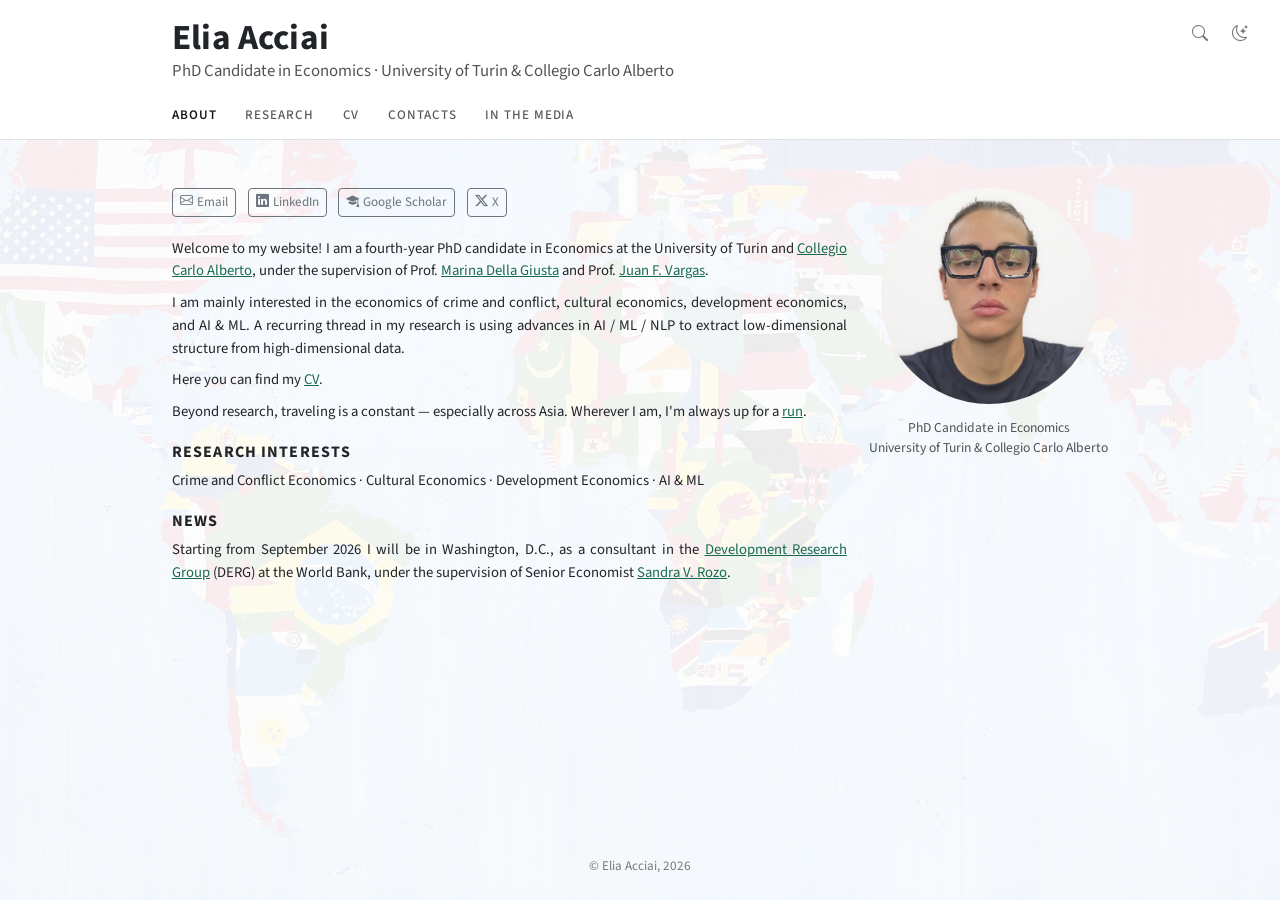
==== index.html @ bfacc348 "Rephrase the opening paragraphs of the About page" ====
<!DOCTYPE html>
<html lang="en">
<head>
  <meta charset="UTF-8">
  <meta name="viewport" content="width=device-width, initial-scale=1.0">
  <title>Elia Acciai</title>
  <meta name="description" content="Elia Acciai — PhD Candidate in Economics at University of Turin and Collegio Carlo Alberto. Research on economics of crime, cultural economics, and development economics.">
  <meta name="keywords" content="Elia Acciai, economist, PhD candidate, University of Turin, Collegio Carlo Alberto, economics of crime, cultural economics, development economics, applied microeconomics, causal inference">
  <meta name="author" content="Elia Acciai">
  <meta name="robots" content="index, follow">
  <meta name="google-site-verification" content="c23Zju0K7euAoUdUdDPk6ya0Vfl7xEP0shVHKVcMVyk" />
  <link rel="canonical" href="https://eacciai.github.io/">
  <meta property="og:title" content="Elia Acciai">
  <meta property="og:description" content="Elia Acciai — PhD Candidate in Economics at University of Turin and Collegio Carlo Alberto. Research on economics of crime, cultural economics, and development economics.">
  <meta property="og:url" content="https://eacciai.github.io/">
  <meta property="og:type" content="website">
  <meta property="og:image" content="https://eacciai.github.io/images/EliaAcciai.jpg">
  <meta name="twitter:card" content="summary">
  <meta name="twitter:title" content="Elia Acciai">
  <meta name="twitter:description" content="Elia Acciai — PhD Candidate in Economics at University of Turin and Collegio Carlo Alberto. Research on economics of crime, cultural economics, and development economics.">
  <meta name="twitter:image" content="https://eacciai.github.io/images/EliaAcciai.jpg">
  <script type="application/ld+json">
  {
    "@context": "https://schema.org",
    "@type": "Person",
    "name": "Elia Acciai",
    "givenName": "Elia",
    "familyName": "Acciai",
    "url": "https://eacciai.github.io",
    "image": "https://eacciai.github.io/images/Picture_EliaAcciai_white_bg.jpg",
    "jobTitle": "PhD Candidate in Economics",
    "worksFor": {
      "@type": "Organization",
      "name": "University of Turin"
    },
    "affiliation": [
      {
        "@type": "Organization",
        "name": "Collegio Carlo Alberto",
        "url": "https://www.carloalberto.org/"
      },
      {
        "@type": "Organization",
        "name": "University of Turin",
        "url": "https://www.unito.it/"
      }
    ],
    "alumniOf": [
      {
        "@type": "CollegeOrUniversity",
        "name": "Catholic University of the Sacred Heart, Milan"
      },
      {
        "@type": "CollegeOrUniversity",
        "name": "University of Florence"
      }
    ],
    "knowsAbout": ["Economics of Crime", "Cultural Economics", "Development Economics", "Causal Inference", "Applied Microeconomics"],
    "sameAs": [
      "https://www.linkedin.com/in/elia-acciai-7080b6162/",
      "https://scholar.google.com/citations?user=_bDgG68AAAAJ",
      "https://x.com/elia_acciai",
      "https://github.com/eacciai",
      "https://www.phdpareto.carloalberto.org/elia-acciai/",
      "https://lavoce.info/archives/author/elia-acciai/",
      "https://docs.iza.org/dp16282.pdf"
    ]
  }
  </script>
  <link rel="preconnect" href="https://fonts.googleapis.com">
  <link rel="preconnect" href="https://fonts.gstatic.com" crossorigin>
  <link href="https://fonts.googleapis.com/css2?family=Source+Sans+3:ital,wght@0,300;0,400;0,500;0,600;0,700;1,400&display=swap" rel="stylesheet">
  <link rel="stylesheet" href="https://cdn.jsdelivr.net/npm/bootstrap@5.3.3/dist/css/bootstrap.min.css">
  <link rel="stylesheet" href="https://cdn.jsdelivr.net/npm/bootstrap-icons@1.11.3/font/bootstrap-icons.min.css">
  <link rel="icon" type="image/png" sizes="192x192" href="favicon-192.png">
  <link rel="icon" type="image/png" sizes="48x48" href="favicon-48.png">
  <link rel="icon" type="image/png" sizes="28x28" href="favicon.png">
  <link rel="apple-touch-icon" href="favicon-192.png">
  <link rel="stylesheet" href="style.css?v=20261020">
</head>
<body>

  <!-- Navbar -->
  <nav class="navbar masthead">
    <div class="container-fluid">
      <div class="navbar-brand">
        <a class="brand-name" href="index.html">Elia Acciai</a>
        <span class="brand-affiliation"><span>PhD Candidate in Economics</span> <span>University of Turin &amp; Collegio Carlo Alberto</span></span>
      </div>

      <ul class="masthead-nav">
          <li class="nav-item"><a class="nav-link active" aria-current="page" href="index.html">About</a></li>
          <li class="nav-item"><a class="nav-link" href="research.html">Research</a></li>
          <li class="nav-item"><a class="nav-link" href="cv.html">CV</a></li>
          <li class="nav-item"><a class="nav-link" href="contacts.html">Contacts</a></li>
          <li class="nav-item"><a class="nav-link" href="media.html">In the Media</a></li>
      </ul>

      <div class="navbar-tools">
        <button id="search-btn" class="nav-tool" aria-label="Search" title="Search (f, /, s)">
          <i class="bi bi-search"></i>
        </button>
        <button id="theme-toggle" class="nav-tool" aria-label="Toggle dark mode" title="Toggle dark mode">
          <i class="bi bi-moon-stars"></i>
        </button>
      </div>
    </div>
  </nav>

  <!-- Search Overlay -->
  <div id="search-overlay" class="search-overlay">
    <div class="search-box">
      <input type="text" id="search-input" placeholder="Search..." autocomplete="off">
      <div id="search-results" class="search-results"></div>
    </div>
  </div>

  <!-- Main Content: Solana About Layout -->
  <div class="quarto-container">
    <div class="about-solana container" style="max-width:960px;">
      <div class="about-entity">

        <!-- Left: text + links -->
        <div class="entity-contents">

          <!-- Mobile: photo beside the links; desktop: links only -->
          <div class="about-top">

          <div class="about-header">
            <div class="about-photo about-photo-mobile">
              <img src="images/Picture_EliaAcciai_white_bg.jpg" alt="Elia Acciai" class="about-image round">
              <p class="about-photo-caption">PhD Candidate in Economics<br>University of Turin &amp; Collegio Carlo Alberto</p>
            </div>
          </div>

          <!-- Social Links -->
          <div class="about-links">
            <a href="mailto:elia.acciai@carloalberto.org" class="about-link">
              <i class="bi bi-envelope"></i>
              <span>Email</span>
            </a>
            <a href="https://www.linkedin.com/in/elia-acciai-7080b6162/" target="_blank" class="about-link">
              <i class="bi bi-linkedin"></i>
              <span>LinkedIn</span>
            </a>
            <a href="https://scholar.google.com/citations?user=_bDgG68AAAAJ&hl=it&authuser=3" target="_blank" class="about-link">
              <i class="bi bi-mortarboard-fill"></i>
              <span>Google Scholar</span>
            </a>
            <a href="https://x.com/elia_acciai" target="_blank" class="about-link">
              <i class="bi bi-twitter-x"></i>
              <span>X</span>
            </a>
          </div>

          </div>

          <!-- Bio + Sections -->
          <div class="about-contents">
            <p>
              Welcome to my website! I am a fourth-year PhD candidate in Economics at the University of Turin and <a href="https://www.carloalberto.org/" target="_blank">Collegio Carlo Alberto</a>, under the supervision of Prof. <a href="http://mardelgiu.com/" target="_blank">Marina Della Giusta</a> and Prof. <a href="https://sites.google.com/site/juanfvargas/home_1?authuser=0" target="_blank">Juan F. Vargas</a>.
            </p>
            <p>I am mainly interested in the economics of crime and conflict, cultural economics, development economics, and AI &amp; ML. A recurring thread in my research is using advances in AI / ML / NLP to extract low-dimensional structure from high-dimensional data.</p>

            <p>Here you can find my <a href="CV_EliaAcciai.pdf?v=202610291000">CV</a>.</p>

            <p>
              Beyond research, traveling is a constant &mdash; especially across Asia. Wherever I am, I'm always up for a&nbsp;<a href="https://www.strava.com/athletes/85312491" target="_blank">run</a>.
            </p>

            <h2>Research Interests</h2>
            <p class="about-interests">Crime and Conflict Economics &middot; Cultural Economics &middot; Development Economics &middot; AI &amp; ML</p>

            <h2>News</h2>
            <p>
              Starting from September 2026 I will be in Washington, D.C., as a consultant in the <a href="https://www.worldbank.org/en/about/unit/unit-dec/research" target="_blank">Development Research Group</a> (DERG) at the World Bank, under the supervision of Senior Economist <a href="https://sandrarozo.net/" target="_blank">Sandra V. Rozo</a>.
            </p>

          </div>

        </div>

        <!-- Right: profile image (desktop only) -->
        <div class="about-photo about-photo-desktop">
          <img src="images/Picture_EliaAcciai_white_bg.jpg" alt="Elia Acciai" class="about-image round">
          <p class="about-photo-caption">PhD Candidate in Economics<br>University of Turin &amp; Collegio Carlo Alberto</p>
        </div>

      </div>
    </div>
  </div>

  <!-- Footer -->
  <footer class="site-footer">
    <p>&copy; Elia Acciai, 2026</p>
  </footer>

  <script src="https://cdn.jsdelivr.net/npm/bootstrap@5.3.3/dist/js/bootstrap.bundle.min.js"></script>
  <script src="script.js"></script>
</body>
</html>
---- style.css ----
/* ===== Custom Overrides & Tweaks ===== */

:root {
  --accent-color: #1a6b4e;
  --accent-hover: #13503b;
  --link-color: #1a6b4e;
}

[data-bs-theme="dark"] {
  --accent-color: #3ecf8e;
  --accent-hover: #5edba5;
  --link-color: #3ecf8e;
}

/* Body base */
body {
  font-family: 'Source Sans 3', 'Source Sans Pro', -apple-system, BlinkMacSystemFont, 'Segoe UI', Roboto, sans-serif;
  position: relative;
  min-height: 100vh;
  display: flex;
  flex-direction: column;
}

/* Boetti Mappa watermark background (same on all pages) */
body::before {
  content: '';
  position: fixed;
  inset: 0;
  z-index: -1;
  background: url('images/wallpaper-alighiero-boetti16.jpg') center center / cover no-repeat;
  opacity: 0.04;
  pointer-events: none;
}

[data-bs-theme="dark"] body::before {
  opacity: 0.02;
}

/* Desktop: the ::before with z-index:-1 gets hidden by Bootstrap's opaque
   body background on wide viewports. Switch to body background-image with
   a white overlay so the watermark can't be covered. Mobile keeps ::before. */
@media (min-width: 768px) {
  body::before {
    display: none;
  }
  body {
    background-image:
      linear-gradient(rgba(255,255,255,0.92), rgba(255,255,255,0.92)),
      url('images/wallpaper-alighiero-boetti16.jpg');
    background-size: cover;
    background-position: center center;
    background-attachment: fixed;
    background-repeat: no-repeat;
  }
  [data-bs-theme="dark"] body {
    background-image:
      linear-gradient(rgba(33,37,41,0.96), rgba(33,37,41,0.96)),
      url('images/wallpaper-alighiero-boetti16.jpg');
  }
}

/* Links use accent */
a {
  color: var(--link-color);
}
a:hover {
  color: var(--accent-hover);
}

/* ===== Masthead (name, affiliation, page links) ===== */
.navbar {
  background-color: var(--bs-body-bg, #fff) !important;
  border-bottom: 1px solid rgba(0,0,0,0.12);
  padding-top: 1.1rem;
  padding-bottom: 0.5rem;
  z-index: 1030;
}

[data-bs-theme="dark"] .navbar {
  border-bottom-color: rgba(255,255,255,0.12);
}

/* Same column as the page content, so the name lines up with the text */
.navbar.masthead > .container-fluid {
  position: static;
  max-width: 960px;
  margin: 0 auto;
  flex-direction: column;
  align-items: flex-start;
  text-align: left;
}

.navbar .navbar-brand {
  display: flex;
  flex-direction: column;
  align-items: flex-start;
  margin-right: 0;
  padding: 0;
  font-weight: 600;
  font-size: 1.12rem;
  letter-spacing: 0.01em;
  color: inherit;
  white-space: normal;
}

.navbar .brand-name {
  font-size: 2.2rem;
  font-weight: 700;
  line-height: 1.15;
  color: inherit;
  text-decoration: none;
  transition: color 0.2s;
}

.navbar .brand-name:hover {
  color: var(--accent-color);
}

.navbar .brand-affiliation {
  font-size: 1.05rem;
  font-weight: 400;
  letter-spacing: 0;
  line-height: 1.4;
  margin-top: 0.15rem;
  opacity: 0.78;
}

.navbar .brand-affiliation span + span::before {
  content: '\00b7\00a0';
}

.masthead-nav {
  display: flex;
  flex-wrap: wrap;
  list-style: none;
  margin: 1.1rem 0 0 -0.9rem;
  padding: 0;
}

.navbar .nav-link {
  font-size: 0.82rem;
  font-weight: 500;
  text-transform: uppercase;
  letter-spacing: 0.07em;
  padding: 0.3rem 0.9rem;
  color: rgba(0,0,0,0.65);
}

.navbar .nav-link:hover {
  color: rgba(0,0,0,0.9);
}

.navbar .nav-link.active {
  font-weight: 600;
  color: rgba(0,0,0,0.9);
}

[data-bs-theme="dark"] .navbar .nav-link {
  color: rgba(255,255,255,0.65);
}

[data-bs-theme="dark"] .navbar .nav-link:hover,
[data-bs-theme="dark"] .navbar .nav-link.active {
  color: rgba(255,255,255,0.9);
}

@media (min-width: 992px) {
  .navbar.masthead {
    position: sticky;
    top: 0;
  }
}

/* Navbar tools (search + dark toggle) */
.navbar-tools {
  position: absolute;
  top: 1.1rem;
  right: 1.5rem;
  display: flex;
  align-items: center;
  gap: 0.5rem;
}

.navbar-tools .nav-tool {
  color: rgba(0,0,0,0.55);
  background: none;
  border: none;
  padding: 0.3rem 0.5rem;
  cursor: pointer;
  font-size: 1rem;
  display: flex;
  align-items: center;
  transition: color 0.2s;
}

.navbar-tools .nav-tool:hover {
  color: rgba(0,0,0,0.9);
}

[data-bs-theme="dark"] .navbar-tools .nav-tool {
  color: rgba(255,255,255,0.55);
}

[data-bs-theme="dark"] .navbar-tools .nav-tool:hover {
  color: rgba(255,255,255,0.9);
}

/* ===== Solana About Layout ===== */
.about-solana {
  display: flex;
  flex-direction: column;
  padding-top: 3em;
  padding-bottom: 1em;
}

.about-entity {
  display: flex;
  align-items: flex-start;
  justify-content: space-between;
}

.entity-contents {
  display: flex;
  flex-direction: column;
}

/* Social Links */
.about-links {
  display: flex;
  flex-direction: row;
  flex-wrap: wrap;
  column-gap: 0.7em;
  row-gap: 0.6em;
  padding-bottom: 1.3em;
}

.about-link {
  color: #6c757d;
  text-decoration: none;
  border: 1px solid #6c757d;
  font-size: 0.82em;
  padding: 0.28em 0.55em;
  border-radius: 4px;
  display: inline-flex;
  align-items: center;
  gap: 0.3em;
  transition: color 0.2s, border-color 0.2s;
}

.about-link:hover {
  color: var(--accent-color);
  border-color: var(--accent-color);
  text-decoration: none;
}

/* About Contents (bio, sections) */
.about-contents {
  padding-right: 1.5em;
  flex-basis: 0;
  flex-grow: 1;
  font-size: 0.92rem;
  line-height: 1.55;
}

.about-contents p {
  line-height: 1.55;
  margin-bottom: 0.55rem;
  text-align: justify;
  hyphens: auto;
}

.about-contents p.about-interests {
  text-align: left;
  hyphens: manual;
}

.about-contents h2 {
  font-size: 1rem;
  font-weight: 700;
  text-transform: uppercase;
  letter-spacing: 0.07em;
  margin-top: 1.2rem;
  margin-bottom: 0.5rem;
  border-bottom: none;
}

.about-contents ul {
  padding-left: 1.1rem;
  margin-bottom: 0.55rem;
}

.about-contents ul li {
  margin-bottom: 0.3rem;
  line-height: 1.5;
}

/* Profile image */
.about-image {
  width: 13.5em;
  height: 13.5em;
  object-fit: cover;
  flex-shrink: 0;
}

.about-image.round {
  border-radius: 50%;
}

/* Photo + caption (desktop: right column; mobile: above the links) */
.about-photo {
  flex-shrink: 0;
  display: flex;
  flex-direction: column;
  align-items: center;
}

.about-photo-caption {
  margin: 0.9rem 0 0;
  font-size: 0.85rem;
  line-height: 1.45;
  text-align: center;
  white-space: nowrap;
  opacity: 0.78;
}

.about-photo-mobile {
  display: none;
}

.about-header,
.about-top {
  display: contents;
}

/* ===== Responsive (mobile) ===== */
@media (max-width: 991.98px) {
  .about-solana {
    padding-top: 1.6em;
  }

  .about-entity {
    flex-direction: column;
    align-items: flex-start;
    text-align: left;
  }

  .entity-contents {
    width: 100%;
  }

  /* Photo on the left, links beside it */
  .about-top {
    display: flex;
    align-items: center;
    gap: 1.1rem;
    margin-bottom: 1.3em;
  }

  .about-photo-desktop {
    display: none;
  }

  .about-photo-mobile {
    display: flex;
    align-items: flex-start;
  }

  .about-photo-mobile .about-image {
    width: 6.5em;
    height: 6.5em;
  }

  /* The affiliation is already in the masthead right above */
  .about-photo-mobile .about-photo-caption {
    display: none;
  }

  .about-header {
    display: block;
    flex-shrink: 0;
  }

  .about-links {
    flex-direction: row;
    flex-wrap: wrap;
    row-gap: 0.5em;
    column-gap: 0.5em;
    padding-bottom: 0;
  }

  .about-link {
    font-size: 0.82em;
    padding: 0.28em 0.55em;
    border-radius: 4px;
  }

  .about-contents {
    padding-right: 0;
    width: 100%;
    font-size: 0.95rem;
  }

  .page-content {
    font-size: 0.95rem;
  }

  /* Masthead: affiliation on two lines, page links as a full-width bar */
  .navbar {
    padding-top: 1.2rem;
    padding-bottom: 0;
  }

  .navbar .brand-name {
    font-size: 2.1rem;
  }

  .navbar .brand-affiliation {
    font-size: 0.95rem;
    margin-top: 0.25rem;
  }

  .navbar .brand-affiliation span {
    display: block;
  }

  .navbar .brand-affiliation span + span::before {
    content: none;
  }

  .masthead-nav {
    width: 100%;
    margin: 1rem 0 0;
    column-gap: 1.6rem;
    border-top: 1px solid rgba(0,0,0,0.12);
  }

  [data-bs-theme="dark"] .masthead-nav {
    border-top-color: rgba(255,255,255,0.12);
  }

  .navbar .nav-link {
    font-size: 0.76rem;
    letter-spacing: 0.05em;
    padding: 0.65rem 0 0.55rem;
    border-bottom: 2px solid transparent;
  }

  .navbar .nav-link.active {
    border-bottom-color: var(--accent-color);
  }

  .navbar-tools {
    right: 0.75rem;
    gap: 0.3rem;
  }
}

/* Phones: links spread edge to edge */
@media (max-width: 575.98px) {
  .masthead-nav {
    justify-content: space-between;
    column-gap: 0;
  }
}

/* ===== Standard page content (Research, CV) ===== */
.page-content {
  max-width: 960px;
  margin: 0 auto;
  padding: 2.5rem 12px;
  font-size: 0.92rem;
  line-height: 1.55;
}

.page-content p {
  margin-bottom: 0.55rem;
}

.page-content h1 {
  font-size: 1rem;
  font-weight: 700;
  text-transform: uppercase;
  letter-spacing: 0.07em;
  margin-bottom: 1.1rem;
}

.page-content h2 {
  font-size: 1rem;
  font-weight: 700;
  text-transform: uppercase;
  letter-spacing: 0.07em;
  margin-top: 1.5rem;
  margin-bottom: 0.5rem;
}

.page-content ul {
  padding-left: 1.1rem;
  margin-bottom: 0.55rem;
}

.page-content ul li {
  margin-bottom: 0.4rem;
  line-height: 1.5;
}

@media (max-width: 991.98px) {
  /* Content starts at the same height as on the homepage */
  .page-content {
    padding-top: 1.6rem;
  }

  .page-content > section:first-child > h2:first-child {
    margin-top: 0;
  }
}

/* CV embedded PDF */
.cv-iframe {
  width: 100%;
  height: 650px;
  border: 1px solid rgba(128,128,128,0.25);
  border-radius: 4px;
}

.cv-mobile-link {
  display: none;
}

@media (max-width: 768px) {
  .cv-iframe {
    display: none;
  }
  .cv-mobile-link {
    display: block;
  }
}

/* ===== Search Overlay ===== */
.search-overlay {
  display: none;
  position: fixed;
  inset: 0;
  background: rgba(0,0,0,0.55);
  z-index: 9999;
  justify-content: center;
  padding-top: 12vh;
}

.search-overlay.active {
  display: flex;
}

.search-box {
  width: 550px;
  max-width: 90vw;
  background: var(--bs-body-bg, #fff);
  border-radius: 8px;
  box-shadow: 0 8px 40px rgba(0,0,0,0.25);
  padding: 1rem;
  height: fit-content;
}

[data-bs-theme="dark"] .search-box {
  background: #1e1e2e;
}

.search-box input {
  width: 100%;
  border: 1px solid rgba(128,128,128,0.3);
  border-radius: 6px;
  padding: 0.6rem 0.8rem;
  font-size: 1rem;
  background: transparent;
  color: inherit;
  outline: none;
}

.search-box input:focus {
  border-color: var(--accent-color);
}

.search-results {
  margin-top: 0.7rem;
  max-height: 300px;
  overflow-y: auto;
}

.search-result-item {
  display: block;
  padding: 0.5rem 0.6rem;
  border-radius: 4px;
  color: inherit;
  text-decoration: none;
}

.search-result-item:hover {
  background: rgba(128,128,128,0.1);
  text-decoration: none;
  color: var(--accent-color);
}

.search-result-item .result-title {
  font-weight: 600;
  font-size: 0.95rem;
}

.search-result-item .result-section {
  font-size: 0.8rem;
  opacity: 0.6;
}

/* ===== Abstract toggle ===== */
.abstract-toggle {
  font-size: 0.88rem;
  font-weight: 600;
  cursor: pointer;
  text-decoration: none;
  margin-left: 0.4em;
}

.abstract-text {
  margin-top: 0.5rem;
  padding: 0.8rem 1rem;
  font-size: 0.88rem;
  line-height: 1.55;
  text-align: justify;
  hyphens: auto;
  background: rgba(128,128,128,0.06);
  border-left: 3px solid var(--accent-color);
  border-radius: 2px;
}

/* ===== Journal name ===== */
.journal-name {
  color: #3a3a3a;
}

[data-bs-theme="dark"] .journal-name {
  color: #fff;
}

/* ===== Coverage (press / blogs) ===== */
.coverage {
  margin-top: 0.6rem;
  padding-top: 0.5rem;
  border-top: 2px solid var(--accent-color);
  font-size: 0.88rem;
  line-height: 1.5;
}

.coverage-label {
  font-weight: 700;
  letter-spacing: 0.05em;
  color: #3a3a3a;
  margin-right: 0.35em;
}

[data-bs-theme="dark"] .coverage-label {
  color: #fff;
}

/* ===== Upcoming talks title ===== */
.upcoming-title {
  color: #ec0000;
  font-weight: 700;
}

[data-bs-theme="dark"] .upcoming-title {
  color: #ff3333;
}

/* ===== Light divider in the about text ===== */
.about-divider {
  border: 0;
  border-top: 1px solid rgba(0, 0, 0, 0.12);
  margin: 1.2rem 0 0.9rem;
  opacity: 1;
}

[data-bs-theme="dark"] .about-divider {
  border-top-color: rgba(255, 255, 255, 0.15);
}

/* ===== Footer ===== */
.site-footer {
  display: flex;
  justify-content: center;
  align-items: center;
  min-height: 3.5em;
  font-size: 0.825em;
  padding: 0.5rem 1rem;
  opacity: 0.6;
}

/* ===== Min height: content fills the space between masthead and footer ===== */
.quarto-container {
  flex: 1 0 auto;
}
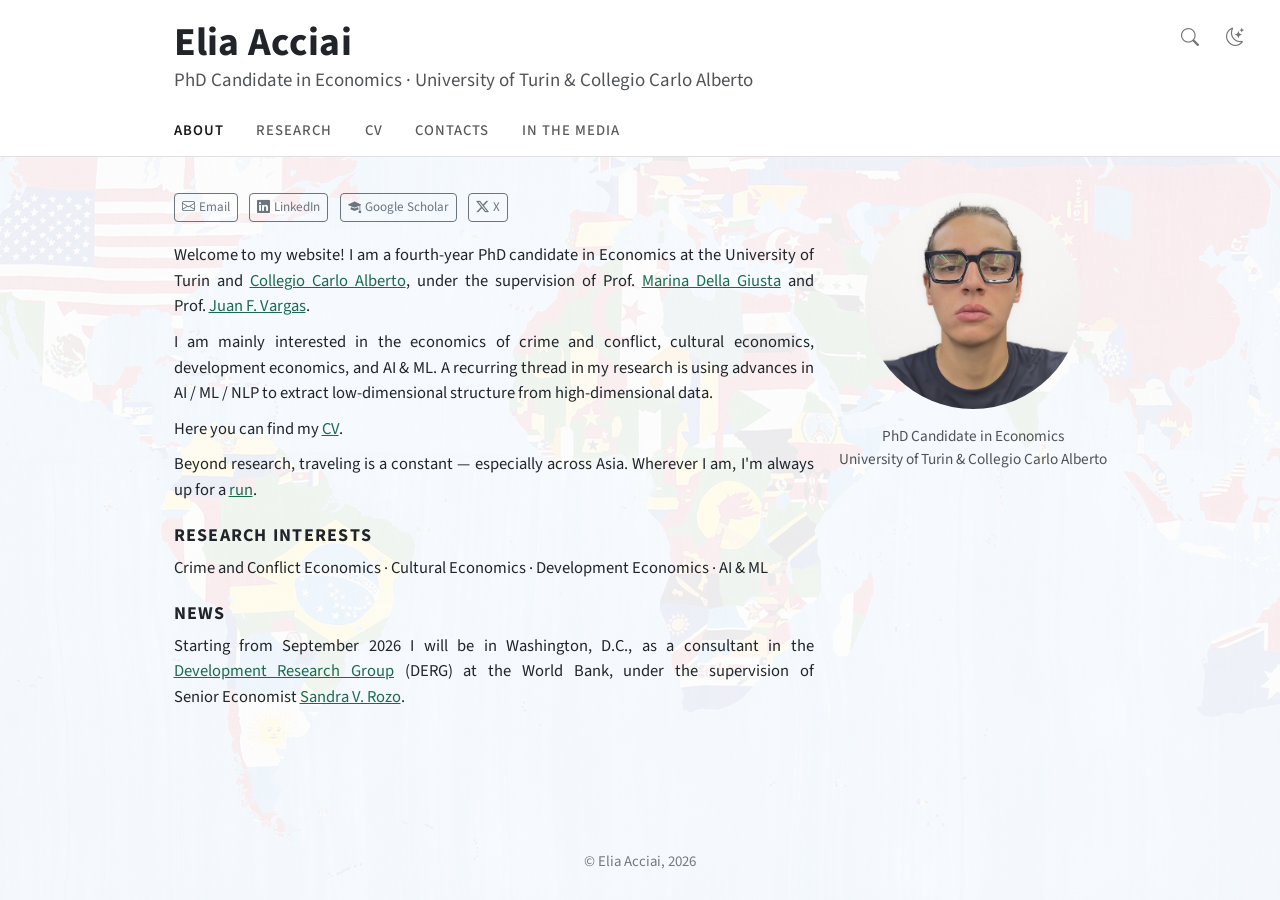
==== commit c883c07a: "Keep Prof. Juan F. Vargas, AI / ML / NLP and Senior Economist on one line" ====
--- a/index.html
+++ b/index.html
@@ -158,9 +158,9 @@
           <!-- Bio + Sections -->
           <div class="about-contents">
             <p>
-              Welcome to my website! I am a fourth-year PhD candidate in Economics at the University of Turin and <a href="https://www.carloalberto.org/" target="_blank">Collegio Carlo Alberto</a>, under the supervision of Prof. <a href="http://mardelgiu.com/" target="_blank">Marina Della Giusta</a> and Prof. <a href="https://sites.google.com/site/juanfvargas/home_1?authuser=0" target="_blank">Juan F. Vargas</a>.
+              Welcome to my website! I am a fourth-year PhD candidate in Economics at the University of Turin and <a href="https://www.carloalberto.org/" target="_blank">Collegio Carlo Alberto</a>, under the supervision of Prof. <a href="http://mardelgiu.com/" target="_blank">Marina Della Giusta</a> and Prof.&nbsp;<a href="https://sites.google.com/site/juanfvargas/home_1?authuser=0" target="_blank">Juan&nbsp;F.&nbsp;Vargas</a>.
             </p>
-            <p>I am mainly interested in the economics of crime and conflict, cultural economics, development economics, and AI &amp; ML. A recurring thread in my research is using advances in AI / ML / NLP to extract low-dimensional structure from high-dimensional data.</p>
+            <p>I am mainly interested in the economics of crime and conflict, cultural economics, development economics, and AI &amp; ML. A recurring thread in my research is using advances in AI&nbsp;/&nbsp;ML&nbsp;/&nbsp;NLP to extract low-dimensional structure from high-dimensional data.</p>
 
             <p>Here you can find my <a href="CV_EliaAcciai.pdf?v=202610291000">CV</a>.</p>
 
@@ -173,7 +173,7 @@
 
             <h2>News</h2>
             <p>
-              Starting from September 2026 I will be in Washington, D.C., as a consultant in the <a href="https://www.worldbank.org/en/about/unit/unit-dec/research" target="_blank">Development Research Group</a> (DERG) at the World Bank, under the supervision of Senior Economist <a href="https://sandrarozo.net/" target="_blank">Sandra V. Rozo</a>.
+              Starting from September 2026 I will be in Washington, D.C., as a consultant in the <a href="https://www.worldbank.org/en/about/unit/unit-dec/research" target="_blank">Development Research Group</a> (DERG) at the World Bank, under the supervision of Senior&nbsp;Economist <a href="https://sandrarozo.net/" target="_blank">Sandra V. Rozo</a>.
             </p>
 
           </div>
--- a/style.css
+++ b/style.css
@@ -209,7 +209,7 @@
 .about-solana {
   display: flex;
   flex-direction: column;
-  padding-top: 3em;
+  padding-top: 2em;
   padding-bottom: 1em;
 }
 
@@ -696,3 +696,20 @@
 .quarto-container {
   flex: 1 0 auto;
 }
+
+/* Desktop only: larger base text size (scales all rem values);
+   photo and link buttons are offset to keep their original size */
+@media (min-width: 992px) {
+  html {
+    font-size: 112.5%;
+  }
+
+  .about-image {
+    width: calc(13.5em / 1.125);
+    height: calc(13.5em / 1.125);
+  }
+
+  .about-links {
+    font-size: calc(1em / 1.125);
+  }
+}
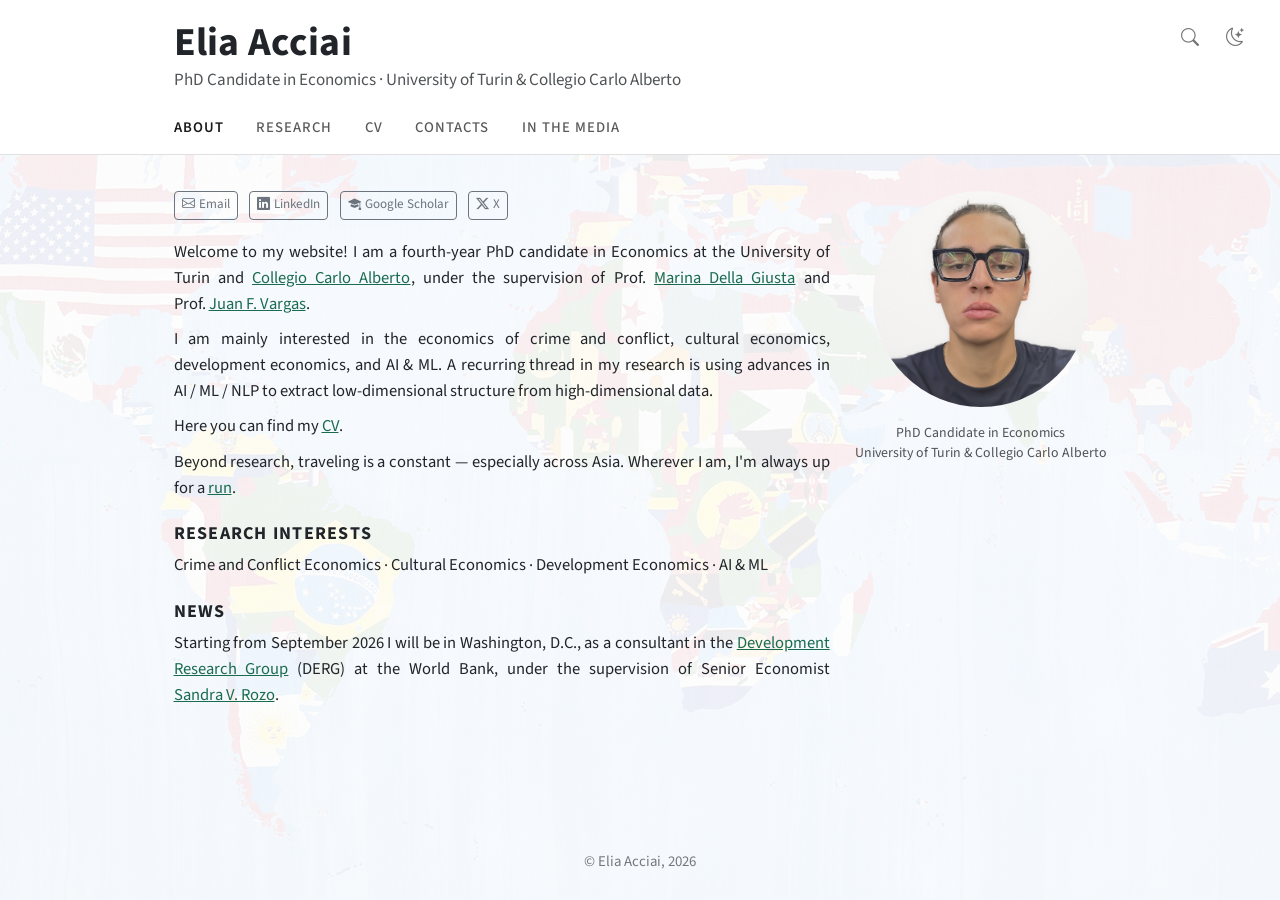
==== commit ea74b4f0: "Shrink affiliation text in masthead and under photo on desktop, keep Sandra V. Rozo on one line" ====
--- a/index.html
+++ b/index.html
@@ -158,9 +158,9 @@
           <!-- Bio + Sections -->
           <div class="about-contents">
             <p>
-              Welcome to my website! I am a fourth-year PhD candidate in Economics at the University of Turin and <a href="https://www.carloalberto.org/" target="_blank">Collegio Carlo Alberto</a>, under the supervision of Prof. <a href="http://mardelgiu.com/" target="_blank">Marina Della Giusta</a> and Prof.&nbsp;<a href="https://sites.google.com/site/juanfvargas/home_1?authuser=0" target="_blank">Juan&nbsp;F.&nbsp;Vargas</a>.
+              Welcome to my website! I am a fourth-year PhD candidate in Economics at the University of Turin and <a href="https://www.carloalberto.org/" target="_blank">Collegio Carlo Alberto</a>, under the supervision of Prof. <a href="http://mardelgiu.com/" target="_blank">Marina Della Giusta</a> and <span class="nowrap">Prof. <a href="https://sites.google.com/site/juanfvargas/home_1?authuser=0" target="_blank">Juan F. Vargas</a></span>.
             </p>
-            <p>I am mainly interested in the economics of crime and conflict, cultural economics, development economics, and AI &amp; ML. A recurring thread in my research is using advances in AI&nbsp;/&nbsp;ML&nbsp;/&nbsp;NLP to extract low-dimensional structure from high-dimensional data.</p>
+            <p>I am mainly interested in the economics of crime and conflict, cultural economics, development economics, and AI &amp; ML. A recurring thread in my research is using advances in <span class="nowrap">AI / ML / NLP</span> to extract low-dimensional structure from high-dimensional data.</p>
 
             <p>Here you can find my <a href="CV_EliaAcciai.pdf?v=202610291000">CV</a>.</p>
 
@@ -173,7 +173,7 @@
 
             <h2>News</h2>
             <p>
-              Starting from September 2026 I will be in Washington, D.C., as a consultant in the <a href="https://www.worldbank.org/en/about/unit/unit-dec/research" target="_blank">Development Research Group</a> (DERG) at the World Bank, under the supervision of Senior&nbsp;Economist <a href="https://sandrarozo.net/" target="_blank">Sandra V. Rozo</a>.
+              Starting from September 2026 I will be in Washington, D.C., as a consultant in the <a href="https://www.worldbank.org/en/about/unit/unit-dec/research" target="_blank">Development Research Group</a> (DERG) at the World Bank, under the supervision of <span class="nowrap">Senior Economist</span> <a class="nowrap" href="https://sandrarozo.net/" target="_blank">Sandra V. Rozo</a>.
             </p>
 
           </div>
--- a/style.css
+++ b/style.css
@@ -117,7 +117,7 @@
 }
 
 .navbar .brand-affiliation {
-  font-size: 1.05rem;
+  font-size: 0.95rem;
   font-weight: 400;
   letter-spacing: 0;
   line-height: 1.4;
@@ -316,7 +316,7 @@
 
 .about-photo-caption {
   margin: 0.9rem 0 0;
-  font-size: 0.85rem;
+  font-size: 0.77rem;
   line-height: 1.45;
   text-align: center;
   white-space: nowrap;
@@ -468,6 +468,7 @@
   max-width: 960px;
   margin: 0 auto;
   padding: 2.5rem 12px;
+  padding-top: 2rem; /* same top space as the About page */
   font-size: 0.92rem;
   line-height: 1.55;
 }
@@ -508,10 +509,11 @@
   .page-content {
     padding-top: 1.6rem;
   }
-
-  .page-content > section:first-child > h2:first-child {
-    margin-top: 0;
-  }
+}
+
+/* Content starts at the same height on every page */
+.page-content > section:first-child > h2:first-child {
+  margin-top: 0;
 }
 
 /* CV embedded PDF */
@@ -616,6 +618,21 @@
   cursor: pointer;
   text-decoration: none;
   margin-left: 0.4em;
+}
+
+/* Mobile only: toggles start on their own line below the title */
+.mobile-break {
+  display: none;
+}
+
+@media (max-width: 991.98px) {
+  .mobile-break {
+    display: inline;
+  }
+
+  .mobile-break + .abstract-toggle {
+    margin-left: 0;
+  }
 }
 
 .abstract-text {
@@ -697,6 +714,12 @@
   flex: 1 0 auto;
 }
 
+/* Keep a phrase on one line, without hyphenation */
+.nowrap {
+  white-space: nowrap;
+  hyphens: none;
+}
+
 /* Desktop only: larger base text size (scales all rem values);
    photo and link buttons are offset to keep their original size */
 @media (min-width: 992px) {
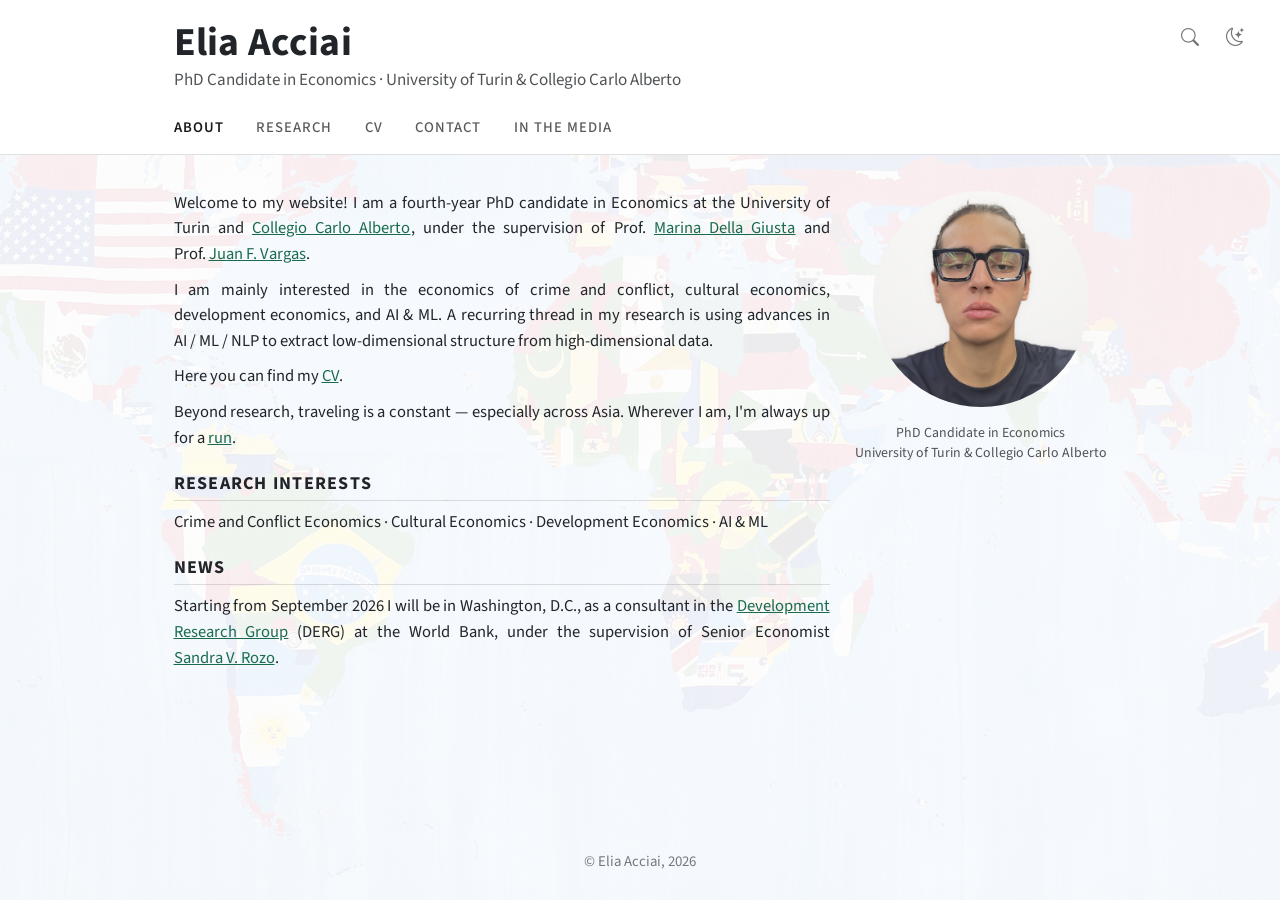
==== commit be9a8cd1: "Remove link buttons from About, split Contact page into Email and Elsewhere, rename Contacts to Cont" ====
--- a/index.html
+++ b/index.html
@@ -92,7 +92,7 @@
           <li class="nav-item"><a class="nav-link active" aria-current="page" href="index.html">About</a></li>
           <li class="nav-item"><a class="nav-link" href="research.html">Research</a></li>
           <li class="nav-item"><a class="nav-link" href="cv.html">CV</a></li>
-          <li class="nav-item"><a class="nav-link" href="contacts.html">Contacts</a></li>
+          <li class="nav-item"><a class="nav-link" href="contacts.html">Contact</a></li>
           <li class="nav-item"><a class="nav-link" href="media.html">In the Media</a></li>
       </ul>
 
@@ -120,10 +120,10 @@
     <div class="about-solana container" style="max-width:960px;">
       <div class="about-entity">
 
-        <!-- Left: text + links -->
+        <!-- Left: text -->
         <div class="entity-contents">
 
-          <!-- Mobile: photo beside the links; desktop: links only -->
+          <!-- Mobile: photo at the top; desktop: hidden -->
           <div class="about-top">
 
           <div class="about-header">
@@ -131,26 +131,6 @@
               <img src="images/Picture_EliaAcciai_white_bg.jpg" alt="Elia Acciai" class="about-image round">
               <p class="about-photo-caption">PhD Candidate in Economics<br>University of Turin &amp; Collegio Carlo Alberto</p>
             </div>
-          </div>
-
-          <!-- Social Links -->
-          <div class="about-links">
-            <a href="mailto:elia.acciai@carloalberto.org" class="about-link">
-              <i class="bi bi-envelope"></i>
-              <span>Email</span>
-            </a>
-            <a href="https://www.linkedin.com/in/elia-acciai-7080b6162/" target="_blank" class="about-link">
-              <i class="bi bi-linkedin"></i>
-              <span>LinkedIn</span>
-            </a>
-            <a href="https://scholar.google.com/citations?user=_bDgG68AAAAJ&hl=it&authuser=3" target="_blank" class="about-link">
-              <i class="bi bi-mortarboard-fill"></i>
-              <span>Google Scholar</span>
-            </a>
-            <a href="https://x.com/elia_acciai" target="_blank" class="about-link">
-              <i class="bi bi-twitter-x"></i>
-              <span>X</span>
-            </a>
           </div>
 
           </div>
--- a/style.css
+++ b/style.css
@@ -224,35 +224,6 @@
   flex-direction: column;
 }
 
-/* Social Links */
-.about-links {
-  display: flex;
-  flex-direction: row;
-  flex-wrap: wrap;
-  column-gap: 0.7em;
-  row-gap: 0.6em;
-  padding-bottom: 1.3em;
-}
-
-.about-link {
-  color: #6c757d;
-  text-decoration: none;
-  border: 1px solid #6c757d;
-  font-size: 0.82em;
-  padding: 0.28em 0.55em;
-  border-radius: 4px;
-  display: inline-flex;
-  align-items: center;
-  gap: 0.3em;
-  transition: color 0.2s, border-color 0.2s;
-}
-
-.about-link:hover {
-  color: var(--accent-color);
-  border-color: var(--accent-color);
-  text-decoration: none;
-}
-
 /* About Contents (bio, sections) */
 .about-contents {
   padding-right: 1.5em;
@@ -281,7 +252,13 @@
   letter-spacing: 0.07em;
   margin-top: 1.2rem;
   margin-bottom: 0.5rem;
-  border-bottom: none;
+  padding-bottom: 0.3rem;
+  border-bottom: 1px solid rgba(0,0,0,0.12);
+}
+
+[data-bs-theme="dark"] .about-contents h2,
+[data-bs-theme="dark"] .page-content h2 {
+  border-bottom-color: rgba(255,255,255,0.12);
 }
 
 .about-contents ul {
@@ -348,7 +325,7 @@
     width: 100%;
   }
 
-  /* Photo on the left, links beside it */
+  /* Photo at the top */
   .about-top {
     display: flex;
     align-items: center;
@@ -378,20 +355,6 @@
   .about-header {
     display: block;
     flex-shrink: 0;
-  }
-
-  .about-links {
-    flex-direction: row;
-    flex-wrap: wrap;
-    row-gap: 0.5em;
-    column-gap: 0.5em;
-    padding-bottom: 0;
-  }
-
-  .about-link {
-    font-size: 0.82em;
-    padding: 0.28em 0.55em;
-    border-radius: 4px;
   }
 
   .about-contents {
@@ -492,6 +455,8 @@
   letter-spacing: 0.07em;
   margin-top: 1.5rem;
   margin-bottom: 0.5rem;
+  padding-bottom: 0.3rem;
+  border-bottom: 1px solid rgba(0,0,0,0.12);
 }
 
 .page-content ul {
@@ -502,6 +467,11 @@
 .page-content ul li {
   margin-bottom: 0.4rem;
   line-height: 1.5;
+}
+
+.page-content li::marker,
+.about-contents li::marker {
+  font-size: 0.6em;
 }
 
 @media (max-width: 991.98px) {
@@ -731,8 +701,4 @@
     width: calc(13.5em / 1.125);
     height: calc(13.5em / 1.125);
   }
-
-  .about-links {
-    font-size: calc(1em / 1.125);
-  }
-}
+}
